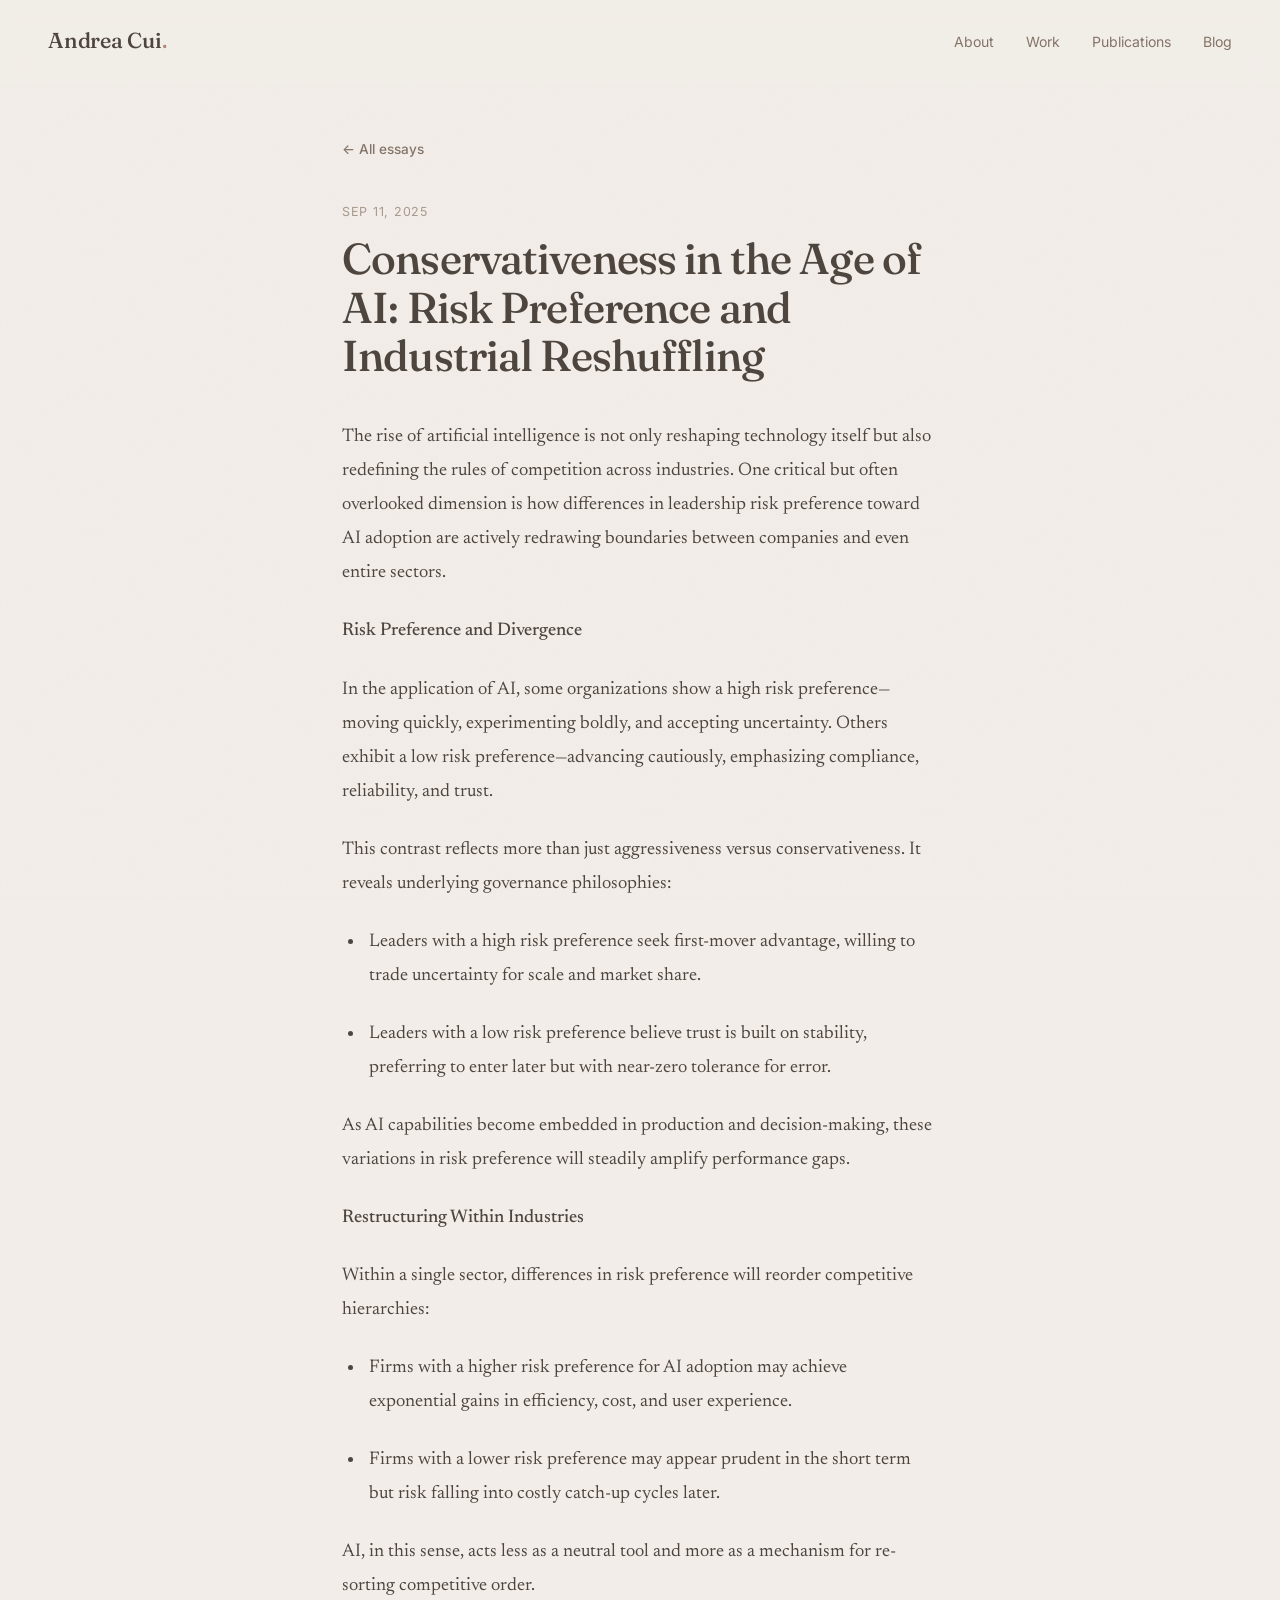
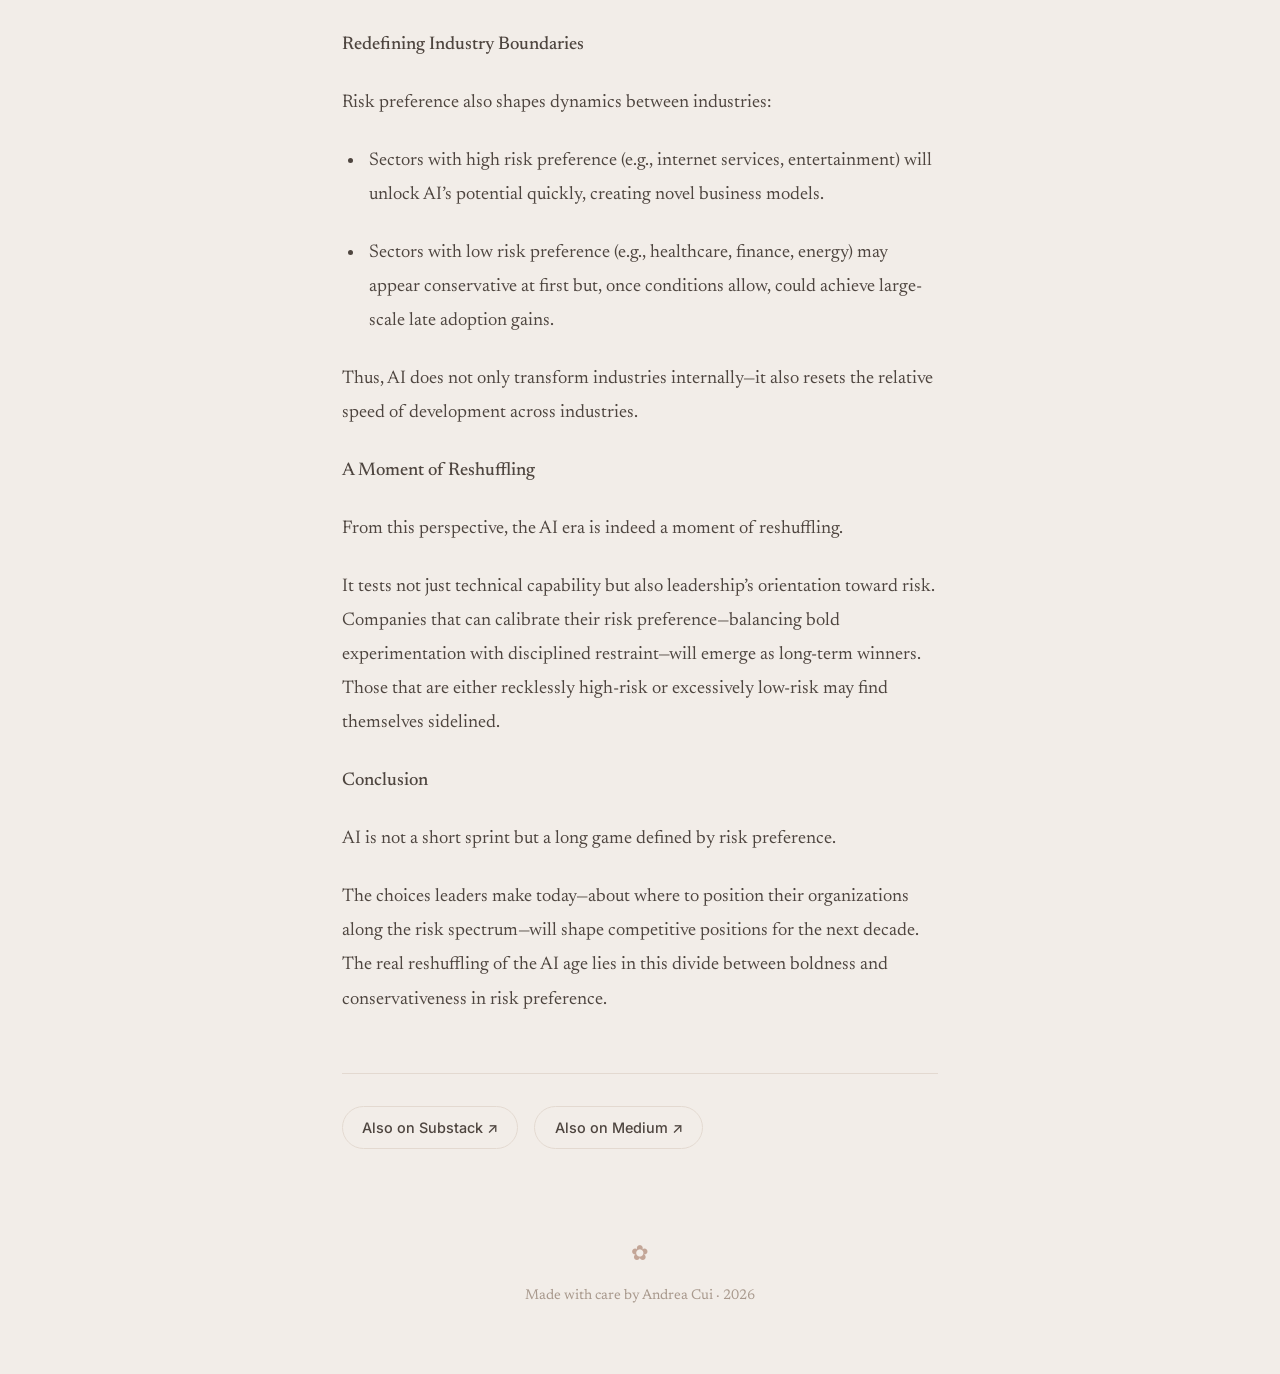
==== essays/conservativeness-in-the-age-of-ai.html @ ad42e52a "Personal website: about, work, publications, and self-hosted essays 🤖 Generated with [Claude Code](h" ====
<!DOCTYPE html>
<html lang="en">
<head>
    <meta charset="UTF-8">
    <meta name="viewport" content="width=device-width, initial-scale=1.0">
    <title>Conservativeness in the Age of AI: Risk Preference and Industrial Reshuffling &middot; Andrea Cui</title>
    <link rel="canonical" href="https://andreayyc.github.io/essays/conservativeness-in-the-age-of-ai.html">
    <meta name="description" content="The rise of artificial intelligence is not only reshaping technology itself but also redefining the rules of competition across industries. One critical bu…">
    <link rel="stylesheet" href="../style.css">
    <link rel="preconnect" href="https://fonts.googleapis.com">
    <link rel="preconnect" href="https://fonts.gstatic.com" crossorigin>
    <link href="https://fonts.googleapis.com/css2?family=Caveat:wght@500;600&family=DM+Serif+Display:ital@0;1&family=Fraunces:ital,opsz,wght@0,9..144,400;0,9..144,500;0,9..144,600;1,9..144,400;1,9..144,500&family=Inter:wght@400;500&family=Newsreader:ital,opsz,wght@0,6..72,300;0,6..72,400;0,6..72,500;1,6..72,400&display=swap" rel="stylesheet">
</head>
<body>
    <div class="grain" aria-hidden="true"></div>
    <nav>
        <a href="../index.html" class="nav-name">Andrea Cui<span class="nav-dot">.</span></a>
        <div class="nav-links">
            <a href="../index.html#about">About</a>
            <a href="../index.html#work">Work</a>
            <a href="../index.html#publications">Publications</a>
            <a href="../index.html#blog">Blog</a>
        </div>
    </nav>
    <main class="essay">
        <a class="essay-back" href="../index.html#blog">&larr; All essays</a>
        <p class="essay-date">Sep 11, 2025</p>
        <h1 class="essay-title">Conservativeness in the Age of AI: Risk Preference and Industrial Reshuffling</h1>
        <article class="essay-body">
<p>The rise of artificial intelligence is not only reshaping technology itself but also redefining the rules of competition across industries. One critical but often overlooked dimension is how differences in leadership risk preference toward AI adoption are actively redrawing boundaries between companies and even entire sectors.</p><p><strong>Risk Preference and Divergence</strong></p><p>In the application of AI, some organizations show a high risk preference&#8212;moving quickly, experimenting boldly, and accepting uncertainty. Others exhibit a low risk preference&#8212;advancing cautiously, emphasizing compliance, reliability, and trust.</p><p>This contrast reflects more than just aggressiveness versus conservativeness. It reveals underlying governance philosophies:</p><ul><li><p>Leaders with a high risk preference seek first-mover advantage, willing to trade uncertainty for scale and market share.</p></li><li><p>Leaders with a low risk preference believe trust is built on stability, preferring to enter later but with near-zero tolerance for error.</p></li></ul><p>As AI capabilities become embedded in production and decision-making, these variations in risk preference will steadily amplify performance gaps.</p><p><strong>Restructuring Within Industries</strong></p><p>Within a single sector, differences in risk preference will reorder competitive hierarchies:</p><ul><li><p>Firms with a higher risk preference for AI adoption may achieve exponential gains in efficiency, cost, and user experience.</p></li><li><p>Firms with a lower risk preference may appear prudent in the short term but risk falling into costly catch-up cycles later.</p></li></ul><p>AI, in this sense, acts less as a neutral tool and more as a mechanism for re-sorting competitive order.</p><p><strong>Redefining Industry Boundaries</strong></p><p>Risk preference also shapes dynamics between industries:</p><ul><li><p>Sectors with high risk preference (e.g., internet services, entertainment) will unlock AI&#8217;s potential quickly, creating novel business models.</p></li><li><p>Sectors with low risk preference (e.g., healthcare, finance, energy) may appear conservative at first but, once conditions allow, could achieve large-scale late adoption gains.</p></li></ul><p>Thus, AI does not only transform industries internally&#8212;it also resets the relative speed of development across industries.</p><p><strong>A Moment of Reshuffling</strong></p><p>From this perspective, the AI era is indeed a moment of reshuffling.</p><p>It tests not just technical capability but also leadership&#8217;s orientation toward risk. Companies that can calibrate their risk preference&#8212;balancing bold experimentation with disciplined restraint&#8212;will emerge as long-term winners. Those that are either recklessly high-risk or excessively low-risk may find themselves sidelined.</p><p><strong>Conclusion</strong></p><p>AI is not a short sprint but a long game defined by risk preference.</p><p>The choices leaders make today&#8212;about where to position their organizations along the risk spectrum&#8212;will shape competitive positions for the next decade. The real reshuffling of the AI age lies in this divide between boldness and conservativeness in risk preference.</p>
        </article>
        <div class="essay-foot">
            <a class="essay-substack" href="https://dearandrea27.substack.com/p/conservativeness-in-the-age-of-ai" target="_blank" rel="noopener">Also on Substack &nearr;</a>
            <a class="essay-substack" href="https://medium.com/@ycui137" target="_blank" rel="noopener">Also on Medium &nearr;</a>
        </div>
    </main>
    <footer>
        <span class="footer-flourish" aria-hidden="true">&#10047;</span>
        <p>Made with care by Andrea Cui &middot; 2026</p>
    </footer>
</body>
</html>
---- style.css ----
* {
    margin: 0;
    padding: 0;
    box-sizing: border-box;
}

:root {
    /* Morandi — Dusty Clay */
    --text: #4e453f;
    --text-secondary: #857468;
    --text-tertiary: #a8998d;
    --bg: #f2ede8;
    --bg-card: #fbf8f5;
    --border: #e3d9d0;
    --accent: #b08876;
    --link: #a56f5b;
    --tag-bg: #e6cfc3;
    --tag-text: #7c4f3e;
    --sage: #aab29c;
    --rose: #cba89a;
    --dusty-blue: #9aa7ac;
    --lilac: #bcb0d1;
    --font-ui: 'Inter', -apple-system, BlinkMacSystemFont, sans-serif;
}

html {
    scroll-behavior: smooth;
}

body {
    font-family: 'Newsreader', Georgia, 'Times New Roman', serif;
    color: var(--text);
    background: var(--bg);
    line-height: 1.8;
    font-size: 17px;
    -webkit-font-smoothing: antialiased;
    position: relative;
    overflow-x: hidden;
}

/* Subtle paper grain over everything */
.grain {
    position: fixed;
    inset: 0;
    pointer-events: none;
    z-index: 1;
    opacity: 0.5;
    background-image: url("data:image/svg+xml,%3Csvg xmlns='http://www.w3.org/2000/svg' width='140' height='140'%3E%3Cfilter id='n'%3E%3CfeTurbulence type='fractalNoise' baseFrequency='0.85' numOctaves='2' stitchTiles='stitch'/%3E%3CfeColorMatrix type='saturate' values='0'/%3E%3C/filter%3E%3Crect width='100%25' height='100%25' filter='url(%23n)' opacity='0.045'/%3E%3C/svg%3E");
}

nav {
    position: fixed;
    top: 0;
    left: 0;
    right: 0;
    display: flex;
    justify-content: space-between;
    align-items: center;
    padding: 1.4rem 3rem;
    background: rgba(242, 237, 232, 0.72);
    backdrop-filter: blur(12px);
    -webkit-backdrop-filter: blur(12px);
    z-index: 100;
}

.nav-name {
    font-family: 'Fraunces', serif;
    font-weight: 500;
    font-size: 1.35rem;
    color: var(--text);
    text-decoration: none;
    letter-spacing: -0.01em;
}

.nav-dot {
    color: var(--accent);
}

.nav-links {
    display: flex;
    gap: 2rem;
}

.nav-links a {
    font-family: var(--font-ui);
    color: var(--text-secondary);
    text-decoration: none;
    font-size: 0.88rem;
    font-weight: 400;
    position: relative;
    transition: color 0.2s;
}

.nav-links a::after {
    content: "";
    position: absolute;
    left: 0;
    bottom: -4px;
    width: 100%;
    height: 1.5px;
    background: var(--accent);
    transform: scaleX(0);
    transform-origin: left;
    transition: transform 0.28s ease;
}

.nav-links a:hover {
    color: var(--text);
}

.nav-links a:hover::after {
    transform: scaleX(1);
}

main {
    max-width: 760px;
    margin: 0 auto;
    padding: 0 2rem;
    position: relative;
    z-index: 2;
}

section {
    padding: 4.5rem 0;
}

/* ---------- Hero ---------- */
.hero {
    display: flex;
    align-items: center;
    gap: 3rem;
    padding-top: 9.5rem;
    padding-bottom: 4rem;
}

.hero-photo {
    position: relative;
    flex-shrink: 0;
    width: 220px;
    height: 220px;
}

.portrait {
    position: relative;
    z-index: 2;
    width: 200px;
    height: 200px;
    object-fit: cover;
    border-radius: 48% 52% 53% 47% / 51% 48% 52% 49%;
    border: 5px solid var(--bg-card);
    box-shadow: 0 10px 30px rgba(78, 69, 63, 0.14);
    transform: rotate(-2deg);
    transition: transform 0.5s ease, border-radius 0.8s ease;
}

.hero-photo:hover .portrait {
    transform: rotate(1deg);
    border-radius: 52% 48% 47% 53% / 48% 52% 48% 52%;
}

.blob {
    position: absolute;
    border-radius: 50%;
    filter: blur(2px);
    z-index: 1;
}

.blob-lilac {
    width: 150px;
    height: 150px;
    background: var(--lilac);
    opacity: 0.45;
    top: -18px;
    left: -22px;
    border-radius: 42% 58% 60% 40% / 54% 43% 57% 46%;
}

.blob-clay {
    width: 120px;
    height: 120px;
    background: var(--rose);
    opacity: 0.45;
    bottom: -14px;
    right: -18px;
    border-radius: 58% 42% 45% 55% / 40% 55% 45% 60%;
}

.photo-note {
    position: absolute;
    z-index: 3;
    bottom: -14px;
    right: -26px;
    font-family: 'Caveat', cursive;
    font-size: 1.55rem;
    color: var(--accent);
    transform: rotate(-6deg);
    text-shadow: 0 1px 0 var(--bg), 0 0 6px var(--bg), 0 0 6px var(--bg);
}

.hero-text {
    flex: 1;
}

.eyebrow {
    font-family: 'Caveat', cursive;
    font-size: 1.3rem;
    color: var(--accent);
    margin-bottom: 0.4rem;
    letter-spacing: 0.01em;
}

h1 {
    font-family: 'Fraunces', serif;
    font-size: 3.3rem;
    font-weight: 500;
    letter-spacing: -0.02em;
    line-height: 1.05;
    margin-bottom: 1rem;
}

.name-accent {
    color: var(--accent);
    position: relative;
}

.name-accent::after {
    content: "";
    position: absolute;
    left: -2%;
    right: -2%;
    bottom: 6px;
    height: 8px;
    background: var(--tag-bg);
    opacity: 0.7;
    z-index: -1;
    border-radius: 4px;
}

.subtitle {
    font-size: 1.1rem;
    color: var(--text-secondary);
    margin-bottom: 1.2rem;
}

.subtitle a {
    color: var(--link);
    text-decoration: none;
    border-bottom: 1.5px solid var(--tag-bg);
    transition: border-color 0.2s;
}

.subtitle a:hover {
    border-color: var(--accent);
}

.bio {
    font-size: 1.05rem;
    color: var(--text-secondary);
    line-height: 1.85;
    margin-bottom: 1.8rem;
}

.social-links {
    display: flex;
    flex-direction: column;
    gap: 0.9rem;
    align-items: flex-start;
}

.social-row {
    display: flex;
    gap: 1rem;
    flex-wrap: wrap;
}

.social-links a {
    font-family: var(--font-ui);
    color: var(--text);
    text-decoration: none;
    font-size: 0.88rem;
    font-weight: 500;
    padding: 0.4rem 1rem;
    border: 1.5px solid var(--border);
    border-radius: 22px;
    transition: border-color 0.25s, background 0.25s, transform 0.25s;
}

.social-links a:hover {
    border-color: var(--accent);
    background: var(--bg-card);
    transform: translateY(-2px);
}

.social-links .arrow {
    display: inline-block;
    transition: transform 0.25s;
}

.social-links a:hover .arrow {
    transform: translateX(3px);
}

/* ---------- Squiggle divider ---------- */
.squiggle {
    height: 24px;
    background-repeat: repeat-x;
    background-position: center;
    background-size: 44px 20px;
    opacity: 0.55;
    background-image: url("data:image/svg+xml,%3Csvg xmlns='http://www.w3.org/2000/svg' width='44' height='20'%3E%3Cpath d='M0 10 Q 11 0, 22 10 T 44 10' fill='none' stroke='%23b08876' stroke-width='2' stroke-linecap='round'/%3E%3C/svg%3E");
}

/* ---------- Section headings ---------- */
h2 {
    font-family: 'DM Serif Display', Georgia, serif;
    font-size: 2.15rem;
    font-weight: 400;
    margin-bottom: 2.5rem;
    letter-spacing: 0;
}

.h2-mark {
    position: relative;
    display: inline-block;
}

/* ---------- Work ---------- */
.work-list {
    display: flex;
    flex-direction: column;
    gap: 0;
}

.work-item {
    padding: 1.6rem 1.8rem;
    border-radius: 18px;
    transition: background 0.3s, transform 0.3s;
}

.work-item:hover {
    background: var(--bg-card);
    transform: translateX(6px);
}

.work-header {
    display: flex;
    justify-content: space-between;
    align-items: baseline;
    margin-bottom: 0.2rem;
}

.work-item h3 {
    font-family: 'Fraunces', serif;
    font-size: 1.25rem;
    font-weight: 500;
}

.work-date {
    font-family: 'Caveat', cursive;
    font-size: 1.15rem;
    color: var(--accent);
}

.work-role {
    font-size: 0.92rem;
    color: var(--text-tertiary);
    margin-bottom: 0.5rem;
    font-style: italic;
}

.work-item > p:not(.work-role) {
    color: var(--text-secondary);
    font-size: 0.98rem;
}

.work-bullets {
    margin: 0.8rem 0 0 1.1rem;
    padding: 0;
    list-style: none;
}

.work-bullets li {
    position: relative;
    color: var(--text-secondary);
    font-size: 0.95rem;
    line-height: 1.6;
    margin-bottom: 0.45rem;
    padding-left: 1.1rem;
}

.work-bullets li::before {
    content: "";
    position: absolute;
    left: 0;
    top: 0.62em;
    width: 5px;
    height: 5px;
    border-radius: 50%;
    background: var(--accent);
    opacity: 0.7;
}

/* ---------- Blog ---------- */
.blog-intro {
    font-size: 1.02rem;
    color: var(--text-secondary);
    margin-top: -1.5rem;
    margin-bottom: 2.2rem;
}

.blog-intro a {
    color: var(--link);
    text-decoration: none;
    border-bottom: 1.5px solid var(--tag-bg);
    transition: border-color 0.2s;
}

.blog-intro a:hover {
    border-color: var(--accent);
}

.blog-mirrors {
    display: flex;
    gap: 1rem;
    flex-wrap: wrap;
    margin-bottom: 2.4rem;
}

.blog-mirrors a {
    font-family: var(--font-ui);
    font-size: 0.9rem;
    font-weight: 500;
    color: var(--tag-text);
    background: var(--tag-bg);
    text-decoration: none;
    padding: 0.5rem 1.2rem;
    border-radius: 22px;
    transition: background 0.25s, transform 0.25s;
}

.blog-mirrors a:hover {
    background: var(--rose);
    transform: translateY(-2px);
}

.mirror-arrow {
    display: inline-block;
    transition: transform 0.25s;
}

.blog-mirrors a:hover .mirror-arrow {
    transform: translate(2px, -2px);
}

.blog-list {
    display: flex;
    flex-direction: column;
    gap: 0.4rem;
}

.blog-post {
    display: block;
    text-decoration: none;
    color: var(--text);
    padding: 1.5rem 1.8rem;
    border-radius: 18px;
    transition: background 0.3s, transform 0.3s;
}

.blog-post:hover {
    background: var(--bg-card);
    transform: translateX(6px);
}

.blog-date {
    font-family: var(--font-ui);
    font-size: 0.75rem;
    letter-spacing: 0.06em;
    text-transform: uppercase;
    color: var(--text-tertiary);
}

.blog-post h3 {
    font-family: 'Fraunces', serif;
    font-size: 1.3rem;
    font-weight: 500;
    line-height: 1.3;
    margin: 0.35rem 0 0.5rem;
    transition: color 0.2s;
}

.blog-post:hover h3 {
    color: var(--accent);
}

.blog-post p {
    color: var(--text-secondary);
    font-size: 0.98rem;
    line-height: 1.7;
    margin-bottom: 0.7rem;
}

.blog-read {
    font-family: var(--font-ui);
    font-size: 0.82rem;
    font-weight: 500;
    color: var(--accent);
}

/* ---------- Publications ---------- */
.pub-list {
    display: flex;
    flex-direction: column;
    gap: 0.4rem;
}

.pub-item {
    display: block;
    text-decoration: none;
    color: var(--text);
    padding: 1.5rem 1.8rem;
    border-radius: 18px;
    transition: background 0.3s, transform 0.3s;
}

.pub-item:hover {
    background: var(--bg-card);
    transform: translateX(6px);
}

.pub-item h3 {
    font-family: 'Fraunces', serif;
    font-size: 1.18rem;
    font-weight: 500;
    line-height: 1.35;
    margin-bottom: 0.4rem;
    transition: color 0.2s;
}

.pub-item:hover h3 {
    color: var(--accent);
}

.pub-venue {
    font-family: var(--font-ui);
    font-size: 0.78rem;
    letter-spacing: 0.05em;
    text-transform: uppercase;
    color: var(--accent);
    margin-bottom: 0.5rem;
}

.pub-tldr {
    color: var(--text-secondary);
    font-size: 0.98rem;
    line-height: 1.7;
    margin-bottom: 0.7rem;
}

.pub-link {
    font-family: var(--font-ui);
    font-size: 0.82rem;
    font-weight: 500;
    color: var(--accent);
}

/* ---------- Placeholder (Projects) ---------- */
.placeholder {
    padding: 2.2rem 2rem;
    background: var(--bg-card);
    border: 1.5px dashed var(--border);
    border-radius: 20px;
    text-align: center;
}

.placeholder-note {
    font-family: 'Caveat', cursive;
    font-size: 1.6rem;
    color: var(--accent);
    margin-bottom: 0.4rem;
}

.placeholder p:last-child {
    color: var(--text-secondary);
    font-size: 0.98rem;
    max-width: 440px;
    margin: 0 auto;
}

/* ---------- Essay page ---------- */
.essay {
    max-width: 660px;
    padding-top: 8.5rem;
    padding-bottom: 2rem;
}

.essay-back {
    display: inline-block;
    font-family: var(--font-ui);
    font-size: 0.85rem;
    font-weight: 500;
    color: var(--text-secondary);
    text-decoration: none;
    margin-bottom: 2.5rem;
    transition: color 0.2s;
}

.essay-back:hover {
    color: var(--accent);
}

.essay-date {
    font-family: var(--font-ui);
    font-size: 0.78rem;
    letter-spacing: 0.06em;
    text-transform: uppercase;
    color: var(--text-tertiary);
    margin-bottom: 0.7rem;
}

.essay-title {
    font-family: 'Fraunces', serif;
    font-size: 2.7rem;
    font-weight: 500;
    line-height: 1.12;
    letter-spacing: -0.02em;
    margin-bottom: 2.5rem;
}

.essay-body {
    font-size: 1.15rem;
    line-height: 1.85;
    color: var(--text);
}

.essay-body p {
    margin-bottom: 1.5rem;
}

.essay-body h2,
.essay-body h3,
.essay-body h4 {
    font-family: 'Fraunces', serif;
    font-weight: 500;
    line-height: 1.25;
    margin: 2.6rem 0 1rem;
}

.essay-body h2 { font-size: 1.7rem; }
.essay-body h3 { font-size: 1.4rem; }
.essay-body h4 { font-size: 1.2rem; }

.essay-body strong { font-weight: 500; color: var(--text); }
.essay-body em { font-style: italic; }

.essay-body a {
    color: var(--link);
    text-decoration: none;
    border-bottom: 1.5px solid var(--tag-bg);
    transition: border-color 0.2s;
}

.essay-body a:hover { border-color: var(--accent); }

.essay-body ul,
.essay-body ol {
    margin: 0 0 1.5rem 1.4rem;
}

.essay-body li {
    margin-bottom: 0.55rem;
    padding-left: 0.3rem;
}

.essay-body blockquote {
    margin: 1.8rem 0;
    padding: 0.4rem 0 0.4rem 1.5rem;
    border-left: 3px solid var(--tag-bg);
    font-style: italic;
    color: var(--text-secondary);
}

.essay-body img {
    max-width: 100%;
    height: auto;
    border-radius: 12px;
    margin: 1.8rem 0;
}

.essay-body figure { margin: 1.8rem 0; }

.essay-body figcaption {
    font-family: var(--font-ui);
    font-size: 0.82rem;
    color: var(--text-tertiary);
    text-align: center;
    margin-top: 0.6rem;
}

.essay-body hr {
    border: none;
    height: 20px;
    margin: 2.2rem auto;
    background-repeat: no-repeat;
    background-position: center;
    background-size: 44px 20px;
    width: 44px;
    opacity: 0.5;
    background-image: url("data:image/svg+xml,%3Csvg xmlns='http://www.w3.org/2000/svg' width='44' height='20'%3E%3Cpath d='M0 10 Q 11 0, 22 10 T 44 10' fill='none' stroke='%23b08876' stroke-width='2' stroke-linecap='round'/%3E%3C/svg%3E");
}

.essay-foot {
    margin-top: 3.5rem;
    padding-top: 2rem;
    border-top: 1px solid var(--border);
    display: flex;
    gap: 1rem;
    flex-wrap: wrap;
}

.essay-substack {
    display: inline-block;
    font-family: var(--font-ui);
    font-size: 0.9rem;
    font-weight: 500;
    color: var(--text);
    text-decoration: none;
    padding: 0.5rem 1.2rem;
    border: 1.5px solid var(--border);
    border-radius: 22px;
    transition: border-color 0.25s, background 0.25s, transform 0.25s;
}

.essay-substack:hover {
    border-color: var(--accent);
    background: var(--bg-card);
    transform: translateY(-2px);
}

@media (max-width: 680px) {
    .essay { padding-top: 7rem; }
    .essay-title { font-size: 2.1rem; }
    .essay-body { font-size: 1.08rem; }
}

/* ---------- Footer ---------- */
footer {
    text-align: center;
    padding: 3.5rem 2rem 4rem;
    color: var(--text-tertiary);
    font-size: 0.88rem;
    position: relative;
    z-index: 2;
}

.footer-flourish {
    display: block;
    color: var(--accent);
    font-size: 1.3rem;
    margin-bottom: 0.6rem;
    opacity: 0.7;
}

/* ---------- Responsive ---------- */
@media (max-width: 680px) {
    nav {
        padding: 1rem 1.5rem;
    }

    .nav-links {
        gap: 1.1rem;
    }

    .nav-links a {
        font-size: 0.82rem;
    }

    main {
        padding: 0 1.5rem;
    }

    .hero {
        flex-direction: column;
        text-align: center;
        padding-top: 8rem;
        gap: 2rem;
    }

    .hero-photo {
        width: 200px;
        height: 200px;
    }

    .social-links {
        align-items: center;
    }

    .social-row {
        justify-content: center;
    }

    .name-accent::after {
        left: 20%;
        right: 20%;
    }

    h1 {
        font-size: 2.6rem;
    }

    .work-header {
        flex-direction: column;
        gap: 0.15rem;
    }

    .work-item:hover {
        transform: none;
    }
}
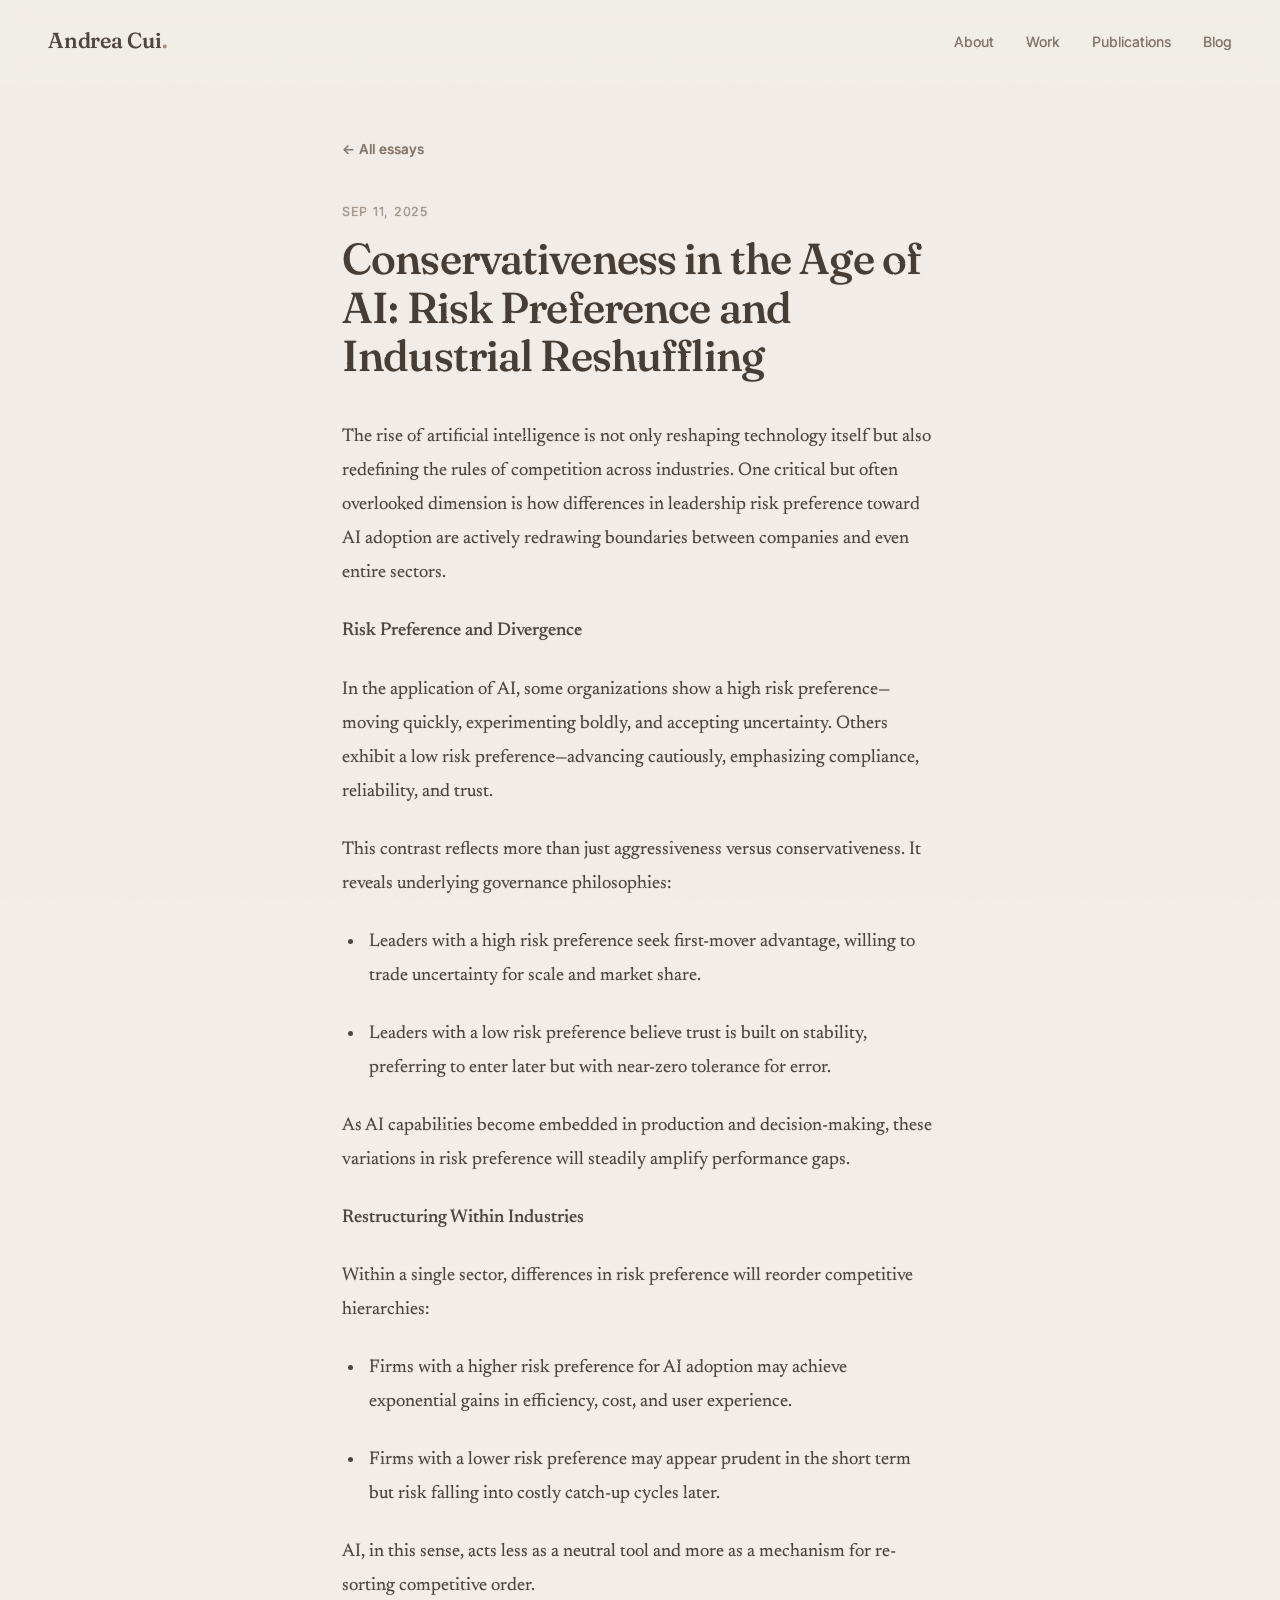
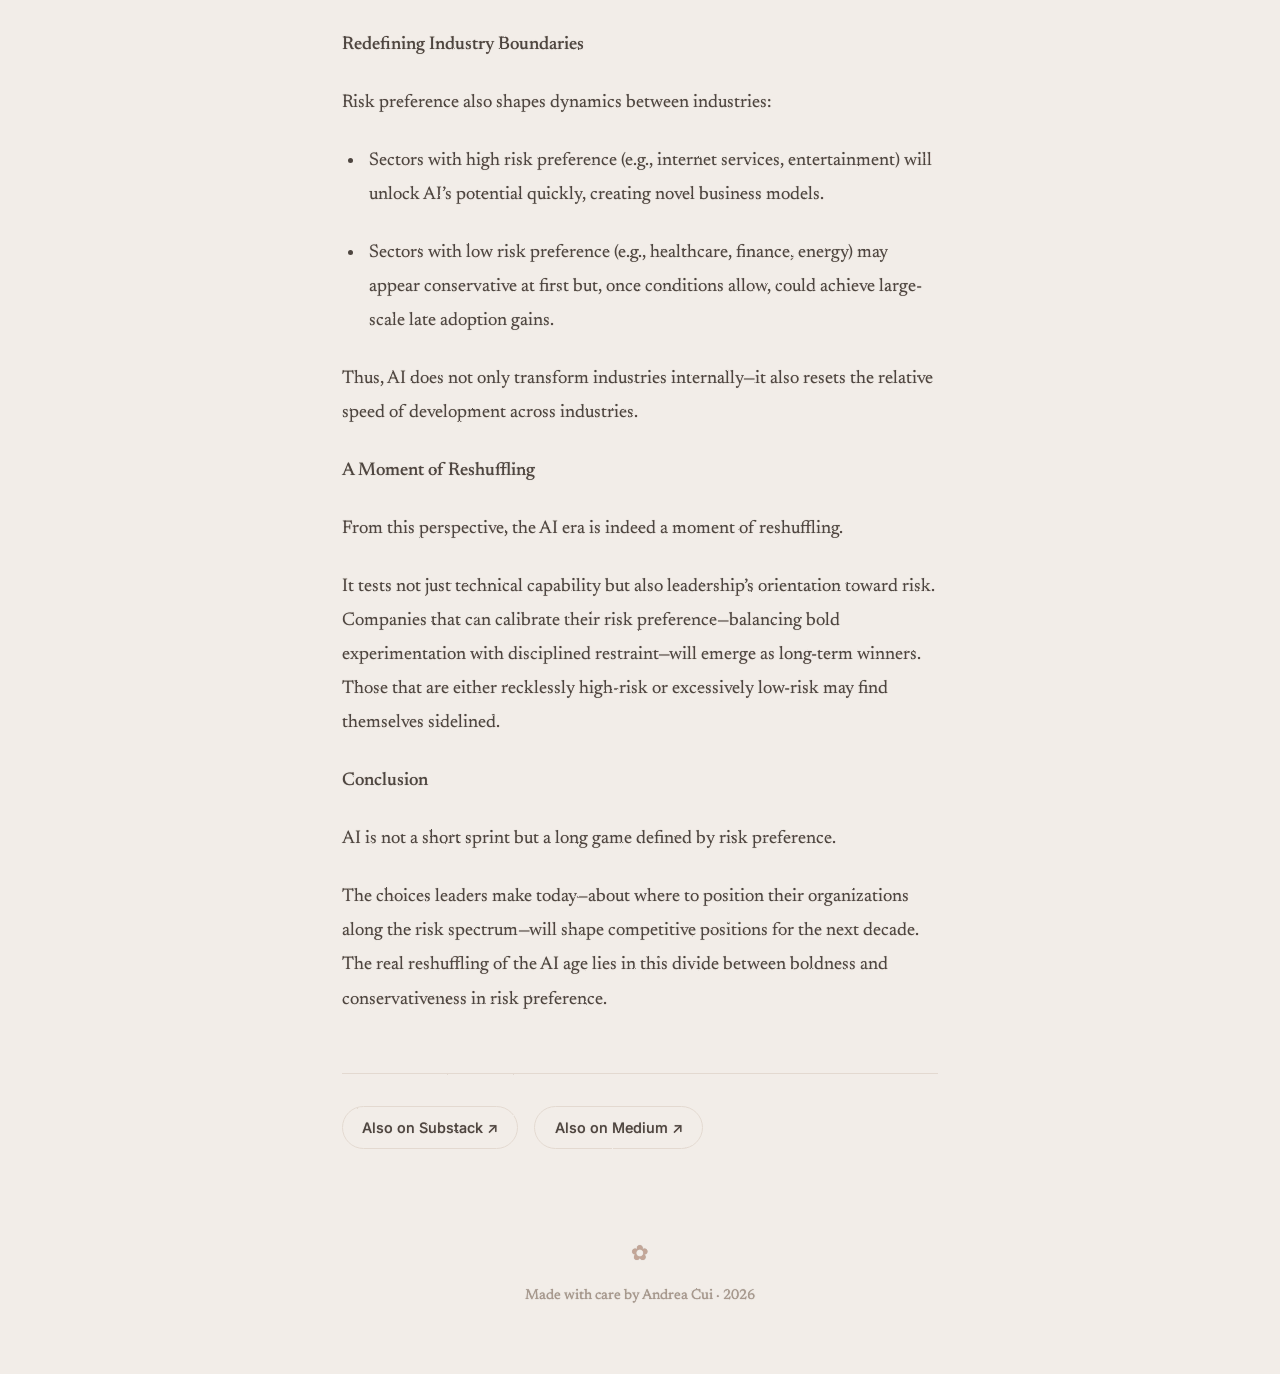
==== commit 5dbc3d77: "Ink-on-paper text treatment across the site Co-Authored-By: Claude Opus 5.5 <noreply@anthropic.com>" ====
--- a/essays/conservativeness-in-the-age-of-ai.html
+++ b/essays/conservativeness-in-the-age-of-ai.html
@@ -12,6 +12,12 @@
     <link href="https://fonts.googleapis.com/css2?family=Caveat:wght@500;600&family=DM+Serif+Display:ital@0;1&family=Fraunces:ital,opsz,wght@0,9..144,400;0,9..144,500;0,9..144,600;1,9..144,400;1,9..144,500&family=Inter:wght@400;500&family=Newsreader:ital,opsz,wght@0,6..72,300;0,6..72,400;0,6..72,500;1,6..72,400&display=swap" rel="stylesheet">
 </head>
 <body>
+    <svg width="0" height="0" style="position:absolute" aria-hidden="true">
+        <filter id="ink-rough">
+            <feTurbulence type="fractalNoise" baseFrequency="0.85" numOctaves="2" seed="3" result="noise"/>
+            <feDisplacementMap in="SourceGraphic" in2="noise" scale="1.6" xChannelSelector="R" yChannelSelector="G"/>
+        </filter>
+    </svg>
     <div class="grain" aria-hidden="true"></div>
     <nav>
         <a href="../index.html" class="nav-name">Andrea Cui<span class="nav-dot">.</span></a>
@@ -38,5 +44,6 @@
         <span class="footer-flourish" aria-hidden="true">&#10047;</span>
         <p>Made with care by Andrea Cui &middot; 2026</p>
     </footer>
+    <script src="../brush.js" defer></script>
 </body>
 </html>
--- a/style.css
+++ b/style.css
@@ -27,6 +27,21 @@
     scroll-behavior: smooth;
 }
 
+html,
+body {
+    cursor: url("cursor-brush.svg") 2 21, auto;
+}
+
+/* Over text the brush fades a little more so words stay readable */
+p, h1, h2, h3, h4, h5, h6, li, blockquote, figcaption, span, time, em, strong {
+    cursor: url("cursor-brush-text.svg") 2 21, auto;
+}
+
+a, a *,
+button, button * {
+    cursor: url("cursor-brush-dab.svg") 2 21, pointer;
+}
+
 body {
     font-family: 'Newsreader', Georgia, 'Times New Roman', serif;
     color: var(--text);
@@ -210,11 +225,11 @@
 }
 
 h1 {
-    font-family: 'Fraunces', serif;
-    font-size: 3.3rem;
-    font-weight: 500;
-    letter-spacing: -0.02em;
-    line-height: 1.05;
+    font-family: 'Caveat', cursive;
+    font-size: 4.7rem;
+    font-weight: 600;
+    letter-spacing: 0;
+    line-height: 0.95;
     margin-bottom: 1rem;
 }
 
@@ -242,14 +257,18 @@
     margin-bottom: 1.2rem;
 }
 
-.subtitle a {
+.subtitle a,
+.bio a,
+.work-item p a {
     color: var(--link);
     text-decoration: none;
     border-bottom: 1.5px solid var(--tag-bg);
     transition: border-color 0.2s;
 }
 
-.subtitle a:hover {
+.subtitle a:hover,
+.bio a:hover,
+.work-item p a:hover {
     border-color: var(--accent);
 }
 
@@ -805,7 +824,7 @@
     }
 
     h1 {
-        font-size: 2.6rem;
+        font-size: 3.7rem;
     }
 
     .work-header {
@@ -817,3 +836,50 @@
         transform: none;
     }
 }
+
+@media (max-width: 480px) {
+    nav {
+        padding: 1rem 1.1rem;
+    }
+
+    .nav-name {
+        font-size: 1.1rem;
+        white-space: nowrap;
+    }
+
+    .nav-links {
+        gap: 0.75rem;
+    }
+
+    .nav-links a {
+        font-size: 0.76rem;
+    }
+
+    .nav-links a[href="#about"] {
+        display: none;
+    }
+}
+
+/* Soft paint wash that trails the brush cursor (see brush.js) */
+.brush-trail {
+    position: fixed;
+    inset: 0;
+    width: 100%;
+    height: 100%;
+    pointer-events: none;
+    z-index: 200;
+    opacity: 0.7;
+}
+
+/* Ink on paper: text bleeds slightly and has softly irregular edges.
+   The #ink-rough filter is defined inline at the top of each page. */
+body {
+    color: #463c35;
+}
+
+main,
+nav,
+footer {
+    filter: url(#ink-rough);
+    text-shadow: 0 0 0.7px rgba(70, 56, 46, 0.55);
+}
